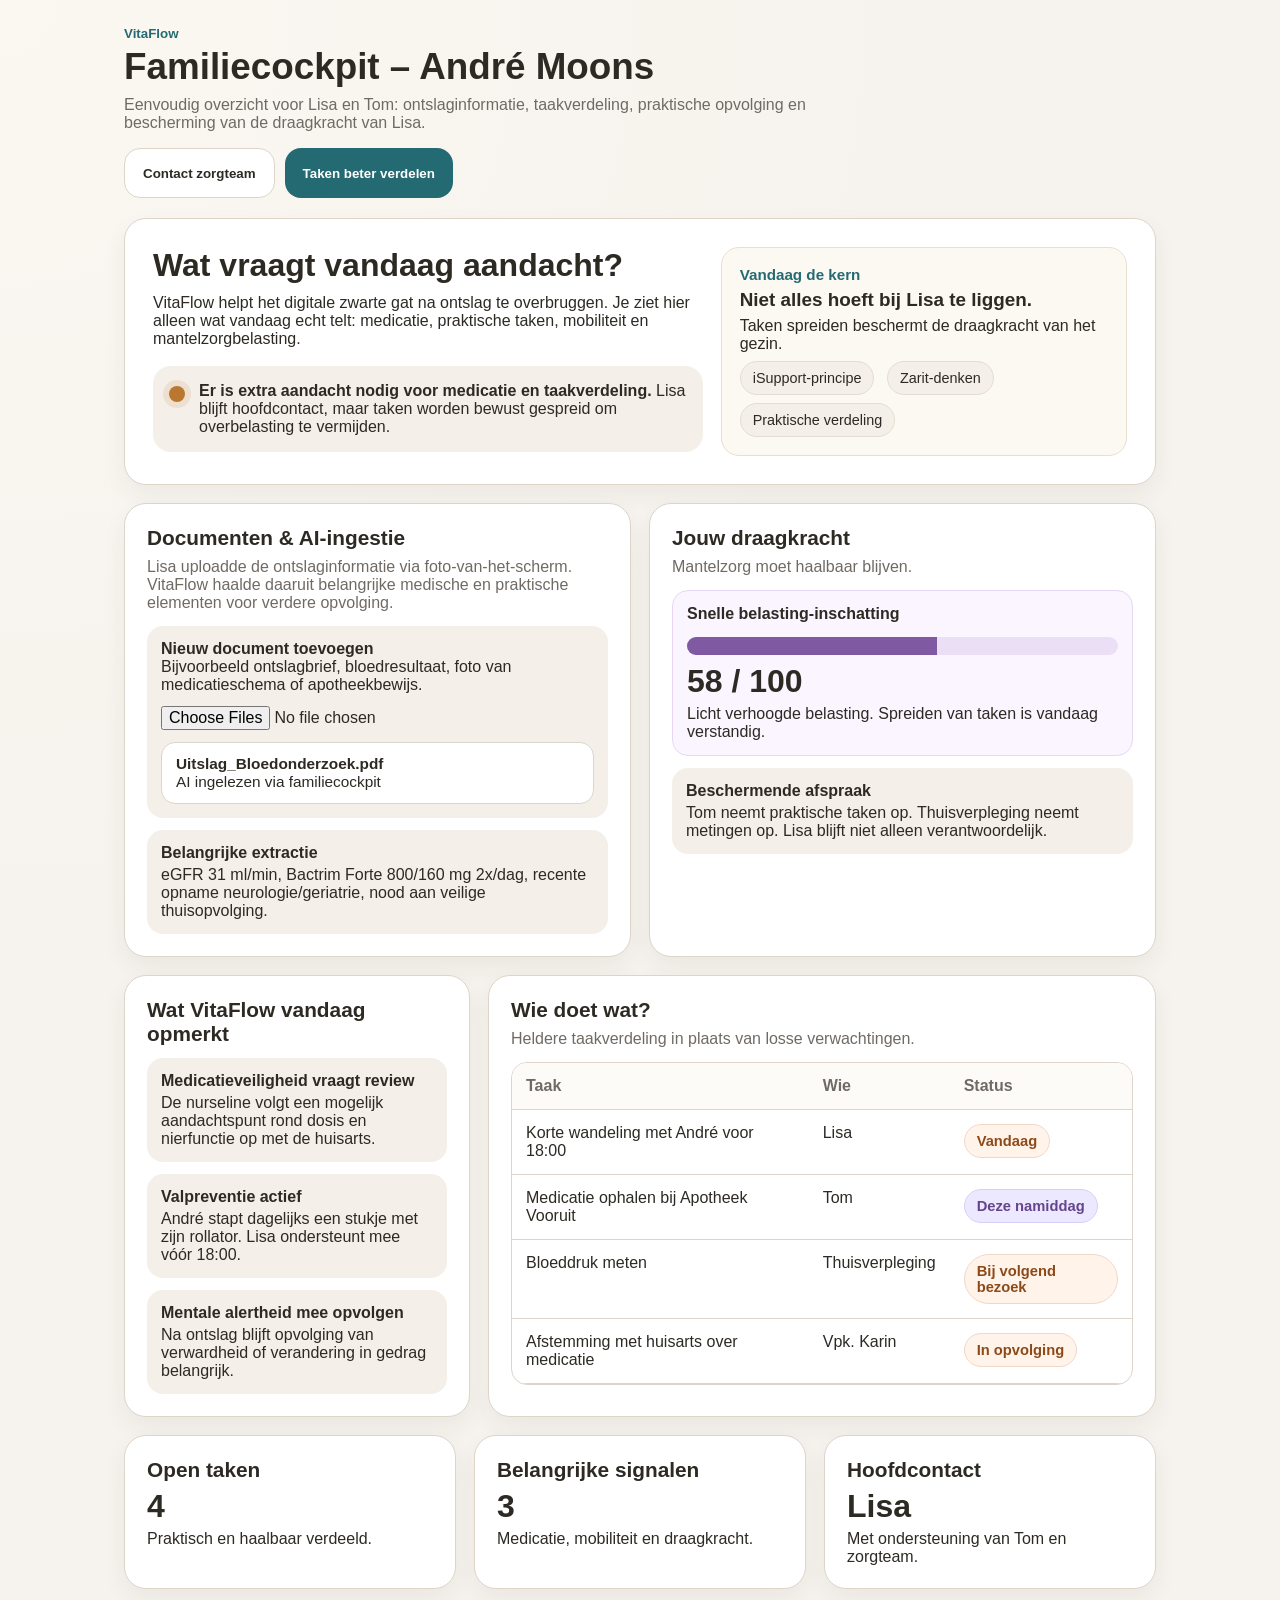
==== nurseline.html @ b61e189a "Add nurseline.html for family cockpit interface" ====
<!DOCTYPE html>
<html lang="nl">
<head>
  <meta charset="UTF-8" />
  <meta name="viewport" content="width=device-width, initial-scale=1.0" />
  <title>VitaFlow - Familiecockpit André Moons</title>
  <link rel="preconnect" href="https://api.fontshare.com">
  <link href="https://api.fontshare.com/v2/css?f[]=satoshi@400,500,700&display=swap" rel="stylesheet">
  <style>
    :root{
      --bg:#f6f3ee;
      --surface:#fff;
      --surface-soft:#f4efe8;
      --warm:#fcf8f2;
      --text:#2d2a24;
      --muted:#706a64;
      --primary:#246a73;
      --secondary:#7f5aa2;
      --success:#5e7f45;
      --warning:#b9772f;
      --danger:#b44c58;
      --border:#ddd5ca;
      --shadow:0 10px 24px rgba(56,43,26,.06);
      --radius:22px;
      --font:'Satoshi', Arial, sans-serif;
    }
    *{box-sizing:border-box}
    body{
      margin:0;font-family:var(--font);
      background:radial-gradient(circle at top left,#fbf7f1 0%,#f6f3ee 45%),var(--bg);
      color:var(--text);
    }
    .app{max-width:1080px;margin:0 auto;padding:24px}
    .topbar{display:flex;justify-content:space-between;align-items:flex-start;gap:16px;flex-wrap:wrap;margin-bottom:20px}
    .title small{color:var(--primary);font-weight:700}
    .title h1{margin:4px 0 8px;font-size:clamp(2rem,1.5rem + 1vw,2.7rem)}
    .title p{margin:0;max-width:720px;color:var(--muted)}
    .actions{display:flex;gap:10px;flex-wrap:wrap}
    .button{
      border:none;border-radius:16px;padding:14px 18px;font-weight:700;cursor:pointer;min-height:50px
    }
    .button.primary{background:var(--primary);color:#fff}
    .button.secondary{background:#fff;color:var(--text);border:1px solid var(--border)}
    .hero,.card{
      background:var(--surface);border:1px solid var(--border);border-radius:var(--radius);box-shadow:var(--shadow)
    }
    .hero{padding:28px;margin-bottom:18px}
    .hero-grid,.grid-2,.grid-3{display:grid;gap:18px}
    .hero-grid{grid-template-columns:1.15fr .85fr}
    .grid-2{grid-template-columns:1fr 1fr}
    .grid-3{grid-template-columns:repeat(3,1fr);margin-top:18px}
    .status{
      display:flex;gap:14px;align-items:flex-start;background:var(--surface-soft);
      border-radius:18px;padding:16px;margin-top:18px;
    }
    .dot{
      width:16px;height:16px;border-radius:50%;background:var(--warning);
      box-shadow:0 0 0 6px rgba(185,119,47,.12);margin-top:4px;min-width:16px;
    }
    .focus{
      background:var(--warm);border:1px solid #eadfce;border-radius:18px;padding:18px;
    }
    .focus .label{color:var(--primary);font-weight:700;font-size:.95rem;margin-bottom:6px}
    .focus strong{display:block;font-size:1.18rem;margin-bottom:6px}
    .card{padding:22px}
    .card h3{margin:0 0 8px;font-size:1.3rem}
    .card p{margin:0 0 14px;color:var(--muted)}
    .item{
      background:var(--surface-soft);border-radius:16px;padding:14px;margin-top:12px;
    }
    .item strong{display:block;margin-bottom:4px}
    .upload-box{
      background:var(--surface-soft);border-radius:16px;padding:14px;margin-top:12px;
    }
    .upload-box input{margin-top:12px;width:100%;font:inherit}
    .file-list{display:grid;gap:10px;margin-top:12px}
    .file-item{
      padding:12px 14px;background:#fff;border:1px solid var(--border);border-radius:14px;font-size:.96rem
    }
    .burden{
      height:18px;background:#eadff4;border-radius:999px;overflow:hidden;margin:14px 0 10px;
    }
    .burden > span{
      display:block;height:100%;width:58%;background:var(--secondary);transition:width .2s ease;
    }
    .kpi{font-size:2rem;font-weight:700;line-height:1;margin-bottom:8px}
    .table-wrap{overflow:auto;border:1px solid var(--border);border-radius:16px;background:#fff;margin-top:14px}
    table{width:100%;border-collapse:collapse;min-width:620px}
    th,td{padding:14px;border-bottom:1px solid var(--border);text-align:left;vertical-align:top}
    th{background:#fcfbf8;color:var(--muted);font-weight:700}
    .pill{
      display:inline-block;padding:8px 12px;border-radius:999px;font-size:.92rem;font-weight:700;
      background:var(--surface-soft);border:1px solid #e4ddd1;
    }
    .pill.ok{background:#eef6e8;border-color:#d6e7c8;color:#45662f}
    .pill.now{background:#fff3ea;border-color:#efd8c8;color:#8d4a19}
    .pill.later{background:#ece8ff;border-color:#d8cff6;color:#64458b}
    .chip{
      display:inline-block;padding:8px 12px;border-radius:999px;background:var(--surface-soft);
      border:1px solid #e4ddd1;font-size:.9rem;margin-right:8px;margin-top:8px
    }
    @media (max-width:920px){
      .hero-grid,.grid-2,.grid-3{grid-template-columns:1fr;}
    }
    @media (max-width:680px){
      .app{padding:16px}
    }
  </style>
</head>
<body>
  <main class="app">
    <header class="topbar">
      <div class="title">
        <small>VitaFlow</small>
        <h1>Familiecockpit – André Moons</h1>
        <p>
          Eenvoudig overzicht voor Lisa en Tom: ontslaginformatie, taakverdeling,
          praktische opvolging en bescherming van de draagkracht van Lisa.
        </p>
      </div>
      <div class="actions">
        <button class="button secondary" onclick="alert('Hier kan later contact met verpleegkundige Karin of huisarts komen.')">Contact zorgteam</button>
        <button class="button primary" onclick="rebalanceTasks()">Taken beter verdelen</button>
      </div>
    </header>

    <section class="hero">
      <div class="hero-grid">
        <div>
          <h2 style="margin:0 0 10px;font-size:clamp(1.6rem,1.2rem + 1vw,2rem)">Wat vraagt vandaag aandacht?</h2>
          <p class="muted" style="margin:0;">
            VitaFlow helpt het digitale zwarte gat na ontslag te overbruggen. Je ziet hier alleen
            wat vandaag echt telt: medicatie, praktische taken, mobiliteit en mantelzorgbelasting.
          </p>

          <div class="status">
            <span class="dot" id="familyDot"></span>
            <div>
              <strong id="familyTitle">Er is extra aandacht nodig voor medicatie en taakverdeling.</strong>
              <span class="muted" id="familyText">
                Lisa blijft hoofdcontact, maar taken worden bewust gespreid om overbelasting te vermijden.
              </span>
            </div>
          </div>
        </div>

        <aside class="focus">
          <div class="label">Vandaag de kern</div>
          <strong>Niet alles hoeft bij Lisa te liggen.</strong>
          <div class="muted">Taken spreiden beschermt de draagkracht van het gezin.</div>

          <div class="chip">iSupport-principe</div>
          <div class="chip">Zarit-denken</div>
          <div class="chip">Praktische verdeling</div>
        </aside>
      </div>
    </section>

    <section class="grid-2">
      <article class="card">
        <h3>Documenten & AI-ingestie</h3>
        <p>
          Lisa uploadde de ontslaginformatie via foto-van-het-scherm. VitaFlow haalde daaruit
          belangrijke medische en praktische elementen voor verdere opvolging.
        </p>

        <div class="upload-box">
          <strong>Nieuw document toevoegen</strong>
          <div class="muted">Bijvoorbeeld ontslagbrief, bloedresultaat, foto van medicatieschema of apotheekbewijs.</div>
          <input type="file" id="familyUpload" multiple />
          <div class="file-list" id="familyFileList">
            <div class="file-item"><strong>Uitslag_Bloedonderzoek.pdf</strong><br><span class="muted">AI ingelezen via familiecockpit</span></div>
          </div>
        </div>

        <div class="item">
          <strong>Belangrijke extractie</strong>
          <span class="muted">eGFR 31 ml/min, Bactrim Forte 800/160 mg 2x/dag, recente opname neurologie/geriatrie, nood aan veilige thuisopvolging.</span>
        </div>
      </article>

      <article class="card">
        <h3>Jouw draagkracht</h3>
        <p>Mantelzorg moet haalbaar blijven.</p>

        <div class="item" style="background:#faf5ff;border:1px solid #e6d8f2;">
          <strong>Snelle belasting-inschatting</strong>
          <div class="burden"><span id="burdenFill"></span></div>
          <div class="kpi" id="burdenScore">58 / 100</div>
          <div class="muted" id="burdenText">
            Licht verhoogde belasting. Spreiden van taken is vandaag verstandig.
          </div>
        </div>

        <div class="item">
          <strong>Beschermende afspraak</strong>
          <span class="muted">Tom neemt praktische taken op. Thuisverpleging neemt metingen op. Lisa blijft niet alleen verantwoordelijk.</span>
        </div>
      </article>
    </section>

    <section class="grid-2" style="margin-top:18px;">
      <article class="card">
        <h3>Wat VitaFlow vandaag opmerkt</h3>
        <div class="item">
          <strong>Medicatieveiligheid vraagt review</strong>
          <span class="muted">De nurseline volgt een mogelijk aandachtspunt rond dosis en nierfunctie op met de huisarts.</span>
        </div>
        <div class="item">
          <strong>Valpreventie actief</strong>
          <span class="muted">André stapt dagelijks een stukje met zijn rollator. Lisa ondersteunt mee vóór 18:00.</span>
        </div>
        <div class="item">
          <strong>Mentale alertheid mee opvolgen</strong>
          <span class="muted">Na ontslag blijft opvolging van verwardheid of verandering in gedrag belangrijk.</span>
        </div>
      </article>

      <article class="card">
        <h3>Wie doet wat?</h3>
        <p>Heldere taakverdeling in plaats van losse verwachtingen.</p>

        <div class="table-wrap">
          <table id="taskTable">
            <tr>
              <th>Taak</th>
              <th>Wie</th>
              <th>Status</th>
            </tr>
            <tr>
              <td>Korte wandeling met André voor 18:00</td>
              <td>Lisa</td>
              <td><span class="pill now">Vandaag</span></td>
            </tr>
            <tr>
              <td>Medicatie ophalen bij Apotheek Vooruit</td>
              <td>Tom</td>
              <td><span class="pill later">Deze namiddag</span></td>
            </tr>
            <tr>
              <td>Bloeddruk meten</td>
              <td>Thuisverpleging</td>
              <td><span class="pill now">Bij volgend bezoek</span></td>
            </tr>
            <tr>
              <td>Afstemming met huisarts over medicatie</td>
              <td>Vpk. Karin</td>
              <td><span class="pill now">In opvolging</span></td>
            </tr>
          </table>
        </div>
      </article>
    </section>

    <section class="grid-3">
      <article class="card">
        <h3>Open taken</h3>
        <div class="kpi" id="openTasks">4</div>
        <div class="muted">Praktisch en haalbaar verdeeld.</div>
      </article>
      <article class="card">
        <h3>Belangrijke signalen</h3>
        <div class="kpi">3</div>
        <div class="muted">Medicatie, mobiliteit en draagkracht.</div>
      </article>
      <article class="card">
        <h3>Hoofdcontact</h3>
        <div class="kpi">Lisa</div>
        <div class="muted">Met ondersteuning van Tom en zorgteam.</div>
      </article>
    </section>
  </main>

  <script>
    function rebalanceTasks() {
      document.getElementById('taskTable').innerHTML = `
        <tr>
          <th>Taak</th>
          <th>Wie</th>
          <th>Status</th>
        </tr>
        <tr>
          <td>Korte wandeling met André voor 18:00</td>
          <td>Lisa</td>
          <td><span class="pill now">Vandaag</span></td>
        </tr>
        <tr>
          <td>Medicatie ophalen bij Apotheek Vooruit</td>
          <td>Tom</td>
          <td><span class="pill now">Vertrokken</span></td>
        </tr>
        <tr>
          <td>Bloeddruk meten</td>
          <td>Thuisverpleging</td>
          <td><span class="pill now">Ingepland</span></td>
        </tr>
        <tr>
          <td>Extra telefonische check met Lisa</td>
          <td>Vpk. Karin</td>
          <td><span class="pill later">Later vandaag</span></td>
        </tr>
      `;
      document.getElementById('burdenScore').textContent = '49 / 100';
      document.getElementById('burdenFill').style.width = '49%';
      document.getElementById('burdenText').textContent = 'Door de taken beter te spreiden daalt de druk op Lisa.';
      document.getElementById('familyTitle').textContent = 'De taakverdeling is nu beter in evenwicht.';
      document.getElementById('familyText').textContent = 'Lisa blijft hoofdcontact, maar praktische taken zijn duidelijker verdeeld.';
      document.getElementById('familyDot').style.background = 'var(--success)';
      document.getElementById('familyDot').style.boxShadow = '0 0 0 6px rgba(94,127,69,.12)';
      document.getElementById('openTasks').textContent = '3';
    }

    document.getElementById('familyUpload').addEventListener('change', function(event){
      const files = Array.from(event.target.files);
      const list = document.getElementById('familyFileList');
      if (!files.length) return;
      const html = files.map(file => `
        <div class="file-item">
          <strong>${file.name}</strong><br>
          <span class="muted">${Math.round(file.size / 1024)} KB</span>
        </div>
      `).join('');
      list.innerHTML = html;
    });
  </script>
</body>
</html>
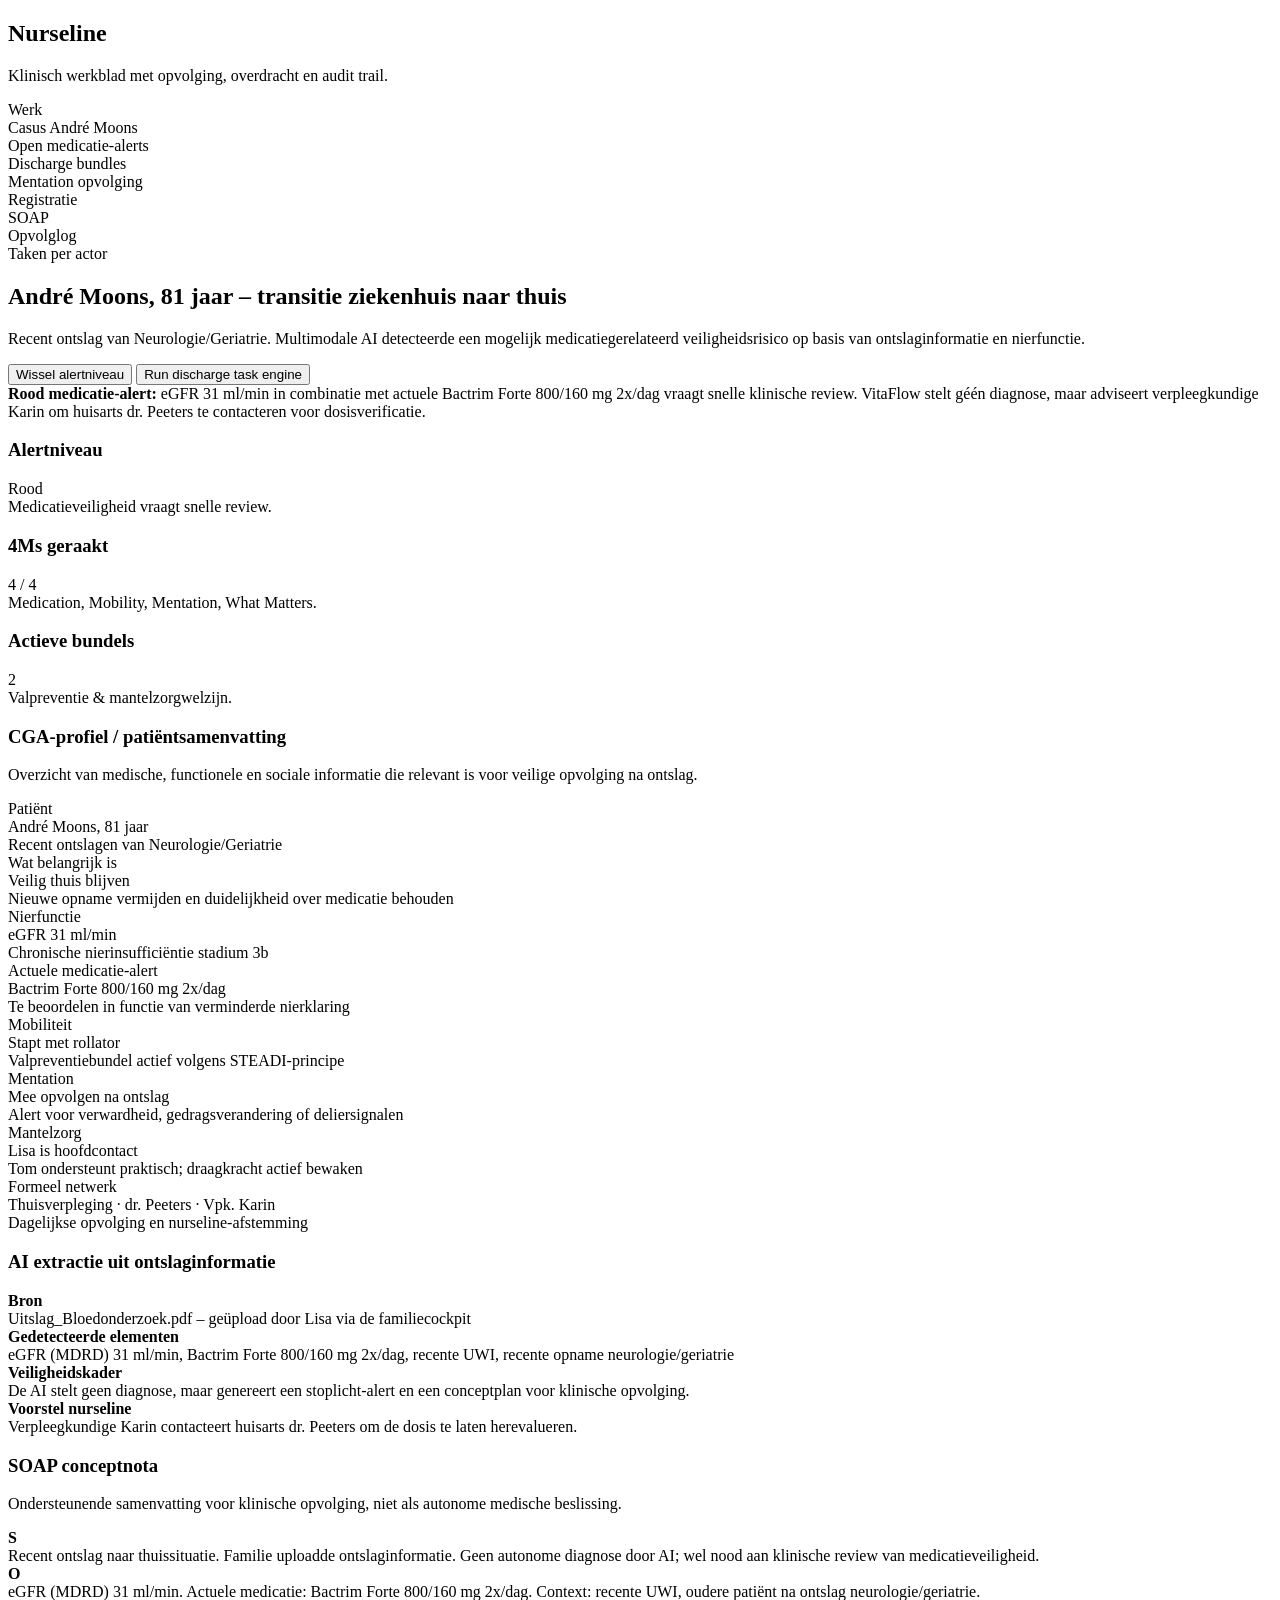
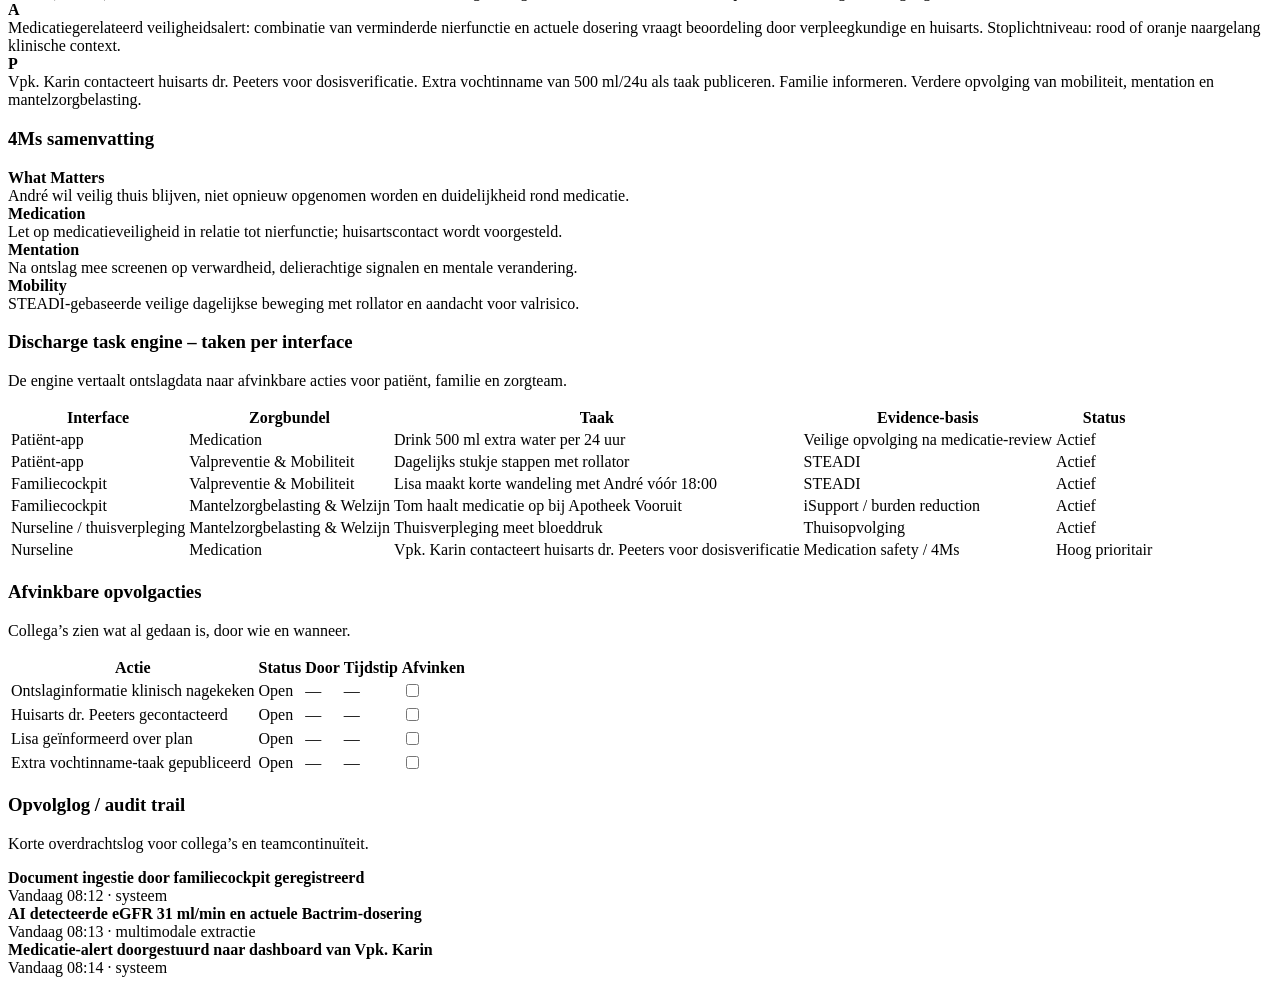
==== commit 2e7d3856: "Update nurseline.html" ====
--- a/nurseline.html
+++ b/nurseline.html
@@ -3,325 +3,435 @@
 <head>
   <meta charset="UTF-8" />
   <meta name="viewport" content="width=device-width, initial-scale=1.0" />
-  <title>VitaFlow - Familiecockpit André Moons</title>
+  <title>VitaFlow - Nurseline Cockpit André Moons</title>
   <link rel="preconnect" href="https://api.fontshare.com">
   <link href="https://api.fontshare.com/v2/css?f[]=satoshi@400,500,700&display=swap" rel="stylesheet">
-  <style>
-    :root{
-      --bg:#f6f3ee;
-      --surface:#fff;
-      --surface-soft:#f4efe8;
-      --warm:#fcf8f2;
-      --text:#2d2a24;
-      --muted:#706a64;
-      --primary:#246a73;
-      --secondary:#7f5aa2;
-      --success:#5e7f45;
-      --warning:#b9772f;
-      --danger:#b44c58;
-      --border:#ddd5ca;
-      --shadow:0 10px 24px rgba(56,43,26,.06);
-      --radius:22px;
-      --font:'Satoshi', Arial, sans-serif;
-    }
-    *{box-sizing:border-box}
-    body{
-      margin:0;font-family:var(--font);
-      background:radial-gradient(circle at top left,#fbf7f1 0%,#f6f3ee 45%),var(--bg);
-      color:var(--text);
-    }
-    .app{max-width:1080px;margin:0 auto;padding:24px}
-    .topbar{display:flex;justify-content:space-between;align-items:flex-start;gap:16px;flex-wrap:wrap;margin-bottom:20px}
-    .title small{color:var(--primary);font-weight:700}
-    .title h1{margin:4px 0 8px;font-size:clamp(2rem,1.5rem + 1vw,2.7rem)}
-    .title p{margin:0;max-width:720px;color:var(--muted)}
-    .actions{display:flex;gap:10px;flex-wrap:wrap}
-    .button{
-      border:none;border-radius:16px;padding:14px 18px;font-weight:700;cursor:pointer;min-height:50px
-    }
-    .button.primary{background:var(--primary);color:#fff}
-    .button.secondary{background:#fff;color:var(--text);border:1px solid var(--border)}
-    .hero,.card{
-      background:var(--surface);border:1px solid var(--border);border-radius:var(--radius);box-shadow:var(--shadow)
-    }
-    .hero{padding:28px;margin-bottom:18px}
-    .hero-grid,.grid-2,.grid-3{display:grid;gap:18px}
-    .hero-grid{grid-template-columns:1.15fr .85fr}
-    .grid-2{grid-template-columns:1fr 1fr}
-    .grid-3{grid-template-columns:repeat(3,1fr);margin-top:18px}
-    .status{
-      display:flex;gap:14px;align-items:flex-start;background:var(--surface-soft);
-      border-radius:18px;padding:16px;margin-top:18px;
-    }
-    .dot{
-      width:16px;height:16px;border-radius:50%;background:var(--warning);
-      box-shadow:0 0 0 6px rgba(185,119,47,.12);margin-top:4px;min-width:16px;
-    }
-    .focus{
-      background:var(--warm);border:1px solid #eadfce;border-radius:18px;padding:18px;
-    }
-    .focus .label{color:var(--primary);font-weight:700;font-size:.95rem;margin-bottom:6px}
-    .focus strong{display:block;font-size:1.18rem;margin-bottom:6px}
-    .card{padding:22px}
-    .card h3{margin:0 0 8px;font-size:1.3rem}
-    .card p{margin:0 0 14px;color:var(--muted)}
-    .item{
-      background:var(--surface-soft);border-radius:16px;padding:14px;margin-top:12px;
-    }
-    .item strong{display:block;margin-bottom:4px}
-    .upload-box{
-      background:var(--surface-soft);border-radius:16px;padding:14px;margin-top:12px;
-    }
-    .upload-box input{margin-top:12px;width:100%;font:inherit}
-    .file-list{display:grid;gap:10px;margin-top:12px}
-    .file-item{
-      padding:12px 14px;background:#fff;border:1px solid var(--border);border-radius:14px;font-size:.96rem
-    }
-    .burden{
-      height:18px;background:#eadff4;border-radius:999px;overflow:hidden;margin:14px 0 10px;
-    }
-    .burden > span{
-      display:block;height:100%;width:58%;background:var(--secondary);transition:width .2s ease;
-    }
-    .kpi{font-size:2rem;font-weight:700;line-height:1;margin-bottom:8px}
-    .table-wrap{overflow:auto;border:1px solid var(--border);border-radius:16px;background:#fff;margin-top:14px}
-    table{width:100%;border-collapse:collapse;min-width:620px}
-    th,td{padding:14px;border-bottom:1px solid var(--border);text-align:left;vertical-align:top}
-    th{background:#fcfbf8;color:var(--muted);font-weight:700}
-    .pill{
-      display:inline-block;padding:8px 12px;border-radius:999px;font-size:.92rem;font-weight:700;
-      background:var(--surface-soft);border:1px solid #e4ddd1;
-    }
-    .pill.ok{background:#eef6e8;border-color:#d6e7c8;color:#45662f}
-    .pill.now{background:#fff3ea;border-color:#efd8c8;color:#8d4a19}
-    .pill.later{background:#ece8ff;border-color:#d8cff6;color:#64458b}
-    .chip{
-      display:inline-block;padding:8px 12px;border-radius:999px;background:var(--surface-soft);
-      border:1px solid #e4ddd1;font-size:.9rem;margin-right:8px;margin-top:8px
-    }
-    @media (max-width:920px){
-      .hero-grid,.grid-2,.grid-3{grid-template-columns:1fr;}
-    }
-    @media (max-width:680px){
-      .app{padding:16px}
-    }
-  </style>
 </head>
 <body>
-  <main class="app">
-    <header class="topbar">
-      <div class="title">
-        <small>VitaFlow</small>
-        <h1>Familiecockpit – André Moons</h1>
+  <div class="layout">
+    <aside>
+      <div class="brand">
+        <h1>Nurseline</h1>
+        <p>Klinisch werkblad met opvolging, overdracht en audit trail.</p>
+      </div>
+
+      <div class="nav-label">Werk</div>
+      <div class="nav-item active">Casus André Moons</div>
+      <div class="nav-item">Open medicatie-alerts</div>
+      <div class="nav-item">Discharge bundles</div>
+      <div class="nav-item">Mentation opvolging</div>
+
+      <div class="nav-label">Registratie</div>
+      <div class="nav-item">SOAP</div>
+      <div class="nav-item">Opvolglog</div>
+      <div class="nav-item">Taken per actor</div>
+    </aside>
+
+    <main>
+      <header class="topbar">
+        <div class="title">
+          <h2>André Moons, 81 jaar – transitie ziekenhuis naar thuis</h2>
+          <p>
+            Recent ontslag van Neurologie/Geriatrie. Multimodale AI detecteerde een mogelijk
+            medicatiegerelateerd veiligheidsrisico op basis van ontslaginformatie en nierfunctie.
+          </p>
+        </div>
+
+        <div class="actions">
+          <button class="button secondary" type="button" onclick="toggleAlertLevel()">Wissel alertniveau</button>
+          <button class="button primary" type="button" onclick="runDischargeEngine()">Run discharge task engine</button>
+        </div>
+      </header>
+
+      <section class="banner red" id="alertBanner">
+        <strong>Rood medicatie-alert:</strong>
+        eGFR 31 ml/min in combinatie met actuele Bactrim Forte 800/160 mg 2x/dag vraagt snelle klinische review.
+        VitaFlow stelt géén diagnose, maar adviseert verpleegkundige Karin om huisarts dr. Peeters te contacteren
+        voor dosisverificatie.
+      </section>
+
+      <section class="grid-3">
+        <article class="card">
+          <h3>Alertniveau</h3>
+          <div class="kpi" id="alertLevelKpi">Rood</div>
+          <div class="muted">Medicatieveiligheid vraagt snelle review.</div>
+        </article>
+
+        <article class="card">
+          <h3>4Ms geraakt</h3>
+          <div class="kpi">4 / 4</div>
+          <div class="muted">Medication, Mobility, Mentation, What Matters.</div>
+        </article>
+
+        <article class="card">
+          <h3>Actieve bundels</h3>
+          <div class="kpi" id="bundleKpi">2</div>
+          <div class="muted">Valpreventie & mantelzorgwelzijn.</div>
+        </article>
+      </section>
+
+      <section class="grid-2">
+        <article class="card">
+          <h3>CGA-profiel / patiëntsamenvatting</h3>
+          <p>
+            Overzicht van medische, functionele en sociale informatie die relevant is voor veilige opvolging na ontslag.
+          </p>
+
+          <div class="profile-grid">
+            <div class="profile-block">
+              <div class="profile-label">Patiënt</div>
+              <div class="profile-value">André Moons, 81 jaar</div>
+              <div class="profile-note">Recent ontslagen van Neurologie/Geriatrie</div>
+            </div>
+
+            <div class="profile-block">
+              <div class="profile-label">Wat belangrijk is</div>
+              <div class="profile-value">Veilig thuis blijven</div>
+              <div class="profile-note">Nieuwe opname vermijden en duidelijkheid over medicatie behouden</div>
+            </div>
+
+            <div class="profile-block">
+              <div class="profile-label">Nierfunctie</div>
+              <div class="profile-value">eGFR 31 ml/min</div>
+              <div class="profile-note">Chronische nierinsufficiëntie stadium 3b</div>
+            </div>
+
+            <div class="profile-block">
+              <div class="profile-label">Actuele medicatie-alert</div>
+              <div class="profile-value">Bactrim Forte 800/160 mg 2x/dag</div>
+              <div class="profile-note">Te beoordelen in functie van verminderde nierklaring</div>
+            </div>
+
+            <div class="profile-block">
+              <div class="profile-label">Mobiliteit</div>
+              <div class="profile-value">Stapt met rollator</div>
+              <div class="profile-note">Valpreventiebundel actief volgens STEADI-principe</div>
+            </div>
+
+            <div class="profile-block">
+              <div class="profile-label">Mentation</div>
+              <div class="profile-value">Mee opvolgen na ontslag</div>
+              <div class="profile-note">Alert voor verwardheid, gedragsverandering of deliersignalen</div>
+            </div>
+
+            <div class="profile-block">
+              <div class="profile-label">Mantelzorg</div>
+              <div class="profile-value">Lisa is hoofdcontact</div>
+              <div class="profile-note">Tom ondersteunt praktisch; draagkracht actief bewaken</div>
+            </div>
+
+            <div class="profile-block">
+              <div class="profile-label">Formeel netwerk</div>
+              <div class="profile-value">Thuisverpleging · dr. Peeters · Vpk. Karin</div>
+              <div class="profile-note">Dagelijkse opvolging en nurseline-afstemming</div>
+            </div>
+          </div>
+        </article>
+
+        <article class="card">
+          <h3>AI extractie uit ontslaginformatie</h3>
+          <div class="section-box">
+            <strong>Bron</strong>
+            <div>Uitslag_Bloedonderzoek.pdf – geüpload door Lisa via de familiecockpit</div>
+          </div>
+
+          <div class="section-box">
+            <strong>Gedetecteerde elementen</strong>
+            <div>eGFR (MDRD) 31 ml/min, Bactrim Forte 800/160 mg 2x/dag, recente UWI, recente opname neurologie/geriatrie</div>
+          </div>
+
+          <div class="section-box">
+            <strong>Veiligheidskader</strong>
+            <div>De AI stelt geen diagnose, maar genereert een stoplicht-alert en een conceptplan voor klinische opvolging.</div>
+          </div>
+
+          <div class="section-box">
+            <strong>Voorstel nurseline</strong>
+            <div>Verpleegkundige Karin contacteert huisarts dr. Peeters om de dosis te laten herevalueren.</div>
+          </div>
+        </article>
+      </section>
+
+      <section class="grid-2">
+        <article class="card">
+          <h3>SOAP conceptnota</h3>
+          <p>Ondersteunende samenvatting voor klinische opvolging, niet als autonome medische beslissing.</p>
+
+          <div class="soap-grid" id="soapBox">
+            <div class="soap-item">
+              <strong>S</strong>
+              <div>
+                Recent ontslag naar thuissituatie. Familie uploadde ontslaginformatie. Geen autonome diagnose door AI;
+                wel nood aan klinische review van medicatieveiligheid.
+              </div>
+            </div>
+
+            <div class="soap-item">
+              <strong>O</strong>
+              <div>
+                eGFR (MDRD) 31 ml/min. Actuele medicatie: Bactrim Forte 800/160 mg 2x/dag.
+                Context: recente UWI, oudere patiënt na ontslag neurologie/geriatrie.
+              </div>
+            </div>
+
+            <div class="soap-item">
+              <strong>A</strong>
+              <div>
+                Medicatiegerelateerd veiligheidsalert: combinatie van verminderde nierfunctie en actuele dosering vraagt
+                beoordeling door verpleegkundige en huisarts. Stoplichtniveau: rood of oranje naargelang klinische context.
+              </div>
+            </div>
+
+            <div class="soap-item">
+              <strong>P</strong>
+              <div>
+                Vpk. Karin contacteert huisarts dr. Peeters voor dosisverificatie. Extra vochtinname van 500 ml/24u als taak publiceren.
+                Familie informeren. Verdere opvolging van mobiliteit, mentation en mantelzorgbelasting.
+              </div>
+            </div>
+          </div>
+        </article>
+
+        <article class="card">
+          <h3>4Ms samenvatting</h3>
+
+          <div class="section-box">
+            <strong>What Matters</strong>
+            <div>André wil veilig thuis blijven, niet opnieuw opgenomen worden en duidelijkheid rond medicatie.</div>
+          </div>
+
+          <div class="section-box">
+            <strong>Medication</strong>
+            <div>Let op medicatieveiligheid in relatie tot nierfunctie; huisartscontact wordt voorgesteld.</div>
+          </div>
+
+          <div class="section-box">
+            <strong>Mentation</strong>
+            <div>Na ontslag mee screenen op verwardheid, delierachtige signalen en mentale verandering.</div>
+          </div>
+
+          <div class="section-box">
+            <strong>Mobility</strong>
+            <div>STEADI-gebaseerde veilige dagelijkse beweging met rollator en aandacht voor valrisico.</div>
+          </div>
+        </article>
+      </section>
+
+      <section class="card">
+        <h3>Discharge task engine – taken per interface</h3>
         <p>
-          Eenvoudig overzicht voor Lisa en Tom: ontslaginformatie, taakverdeling,
-          praktische opvolging en bescherming van de draagkracht van Lisa.
+          De engine vertaalt ontslagdata naar afvinkbare acties voor patiënt, familie en zorgteam.
         </p>
-      </div>
-      <div class="actions">
-        <button class="button secondary" onclick="alert('Hier kan later contact met verpleegkundige Karin of huisarts komen.')">Contact zorgteam</button>
-        <button class="button primary" onclick="rebalanceTasks()">Taken beter verdelen</button>
-      </div>
-    </header>
-
-    <section class="hero">
-      <div class="hero-grid">
-        <div>
-          <h2 style="margin:0 0 10px;font-size:clamp(1.6rem,1.2rem + 1vw,2rem)">Wat vraagt vandaag aandacht?</h2>
-          <p class="muted" style="margin:0;">
-            VitaFlow helpt het digitale zwarte gat na ontslag te overbruggen. Je ziet hier alleen
-            wat vandaag echt telt: medicatie, praktische taken, mobiliteit en mantelzorgbelasting.
-          </p>
-
-          <div class="status">
-            <span class="dot" id="familyDot"></span>
-            <div>
-              <strong id="familyTitle">Er is extra aandacht nodig voor medicatie en taakverdeling.</strong>
-              <span class="muted" id="familyText">
-                Lisa blijft hoofdcontact, maar taken worden bewust gespreid om overbelasting te vermijden.
-              </span>
-            </div>
-          </div>
-        </div>
-
-        <aside class="focus">
-          <div class="label">Vandaag de kern</div>
-          <strong>Niet alles hoeft bij Lisa te liggen.</strong>
-          <div class="muted">Taken spreiden beschermt de draagkracht van het gezin.</div>
-
-          <div class="chip">iSupport-principe</div>
-          <div class="chip">Zarit-denken</div>
-          <div class="chip">Praktische verdeling</div>
-        </aside>
-      </div>
-    </section>
-
-    <section class="grid-2">
-      <article class="card">
-        <h3>Documenten & AI-ingestie</h3>
-        <p>
-          Lisa uploadde de ontslaginformatie via foto-van-het-scherm. VitaFlow haalde daaruit
-          belangrijke medische en praktische elementen voor verdere opvolging.
-        </p>
-
-        <div class="upload-box">
-          <strong>Nieuw document toevoegen</strong>
-          <div class="muted">Bijvoorbeeld ontslagbrief, bloedresultaat, foto van medicatieschema of apotheekbewijs.</div>
-          <input type="file" id="familyUpload" multiple />
-          <div class="file-list" id="familyFileList">
-            <div class="file-item"><strong>Uitslag_Bloedonderzoek.pdf</strong><br><span class="muted">AI ingelezen via familiecockpit</span></div>
-          </div>
-        </div>
-
-        <div class="item">
-          <strong>Belangrijke extractie</strong>
-          <span class="muted">eGFR 31 ml/min, Bactrim Forte 800/160 mg 2x/dag, recente opname neurologie/geriatrie, nood aan veilige thuisopvolging.</span>
-        </div>
-      </article>
-
-      <article class="card">
-        <h3>Jouw draagkracht</h3>
-        <p>Mantelzorg moet haalbaar blijven.</p>
-
-        <div class="item" style="background:#faf5ff;border:1px solid #e6d8f2;">
-          <strong>Snelle belasting-inschatting</strong>
-          <div class="burden"><span id="burdenFill"></span></div>
-          <div class="kpi" id="burdenScore">58 / 100</div>
-          <div class="muted" id="burdenText">
-            Licht verhoogde belasting. Spreiden van taken is vandaag verstandig.
-          </div>
-        </div>
-
-        <div class="item">
-          <strong>Beschermende afspraak</strong>
-          <span class="muted">Tom neemt praktische taken op. Thuisverpleging neemt metingen op. Lisa blijft niet alleen verantwoordelijk.</span>
-        </div>
-      </article>
-    </section>
-
-    <section class="grid-2" style="margin-top:18px;">
-      <article class="card">
-        <h3>Wat VitaFlow vandaag opmerkt</h3>
-        <div class="item">
-          <strong>Medicatieveiligheid vraagt review</strong>
-          <span class="muted">De nurseline volgt een mogelijk aandachtspunt rond dosis en nierfunctie op met de huisarts.</span>
-        </div>
-        <div class="item">
-          <strong>Valpreventie actief</strong>
-          <span class="muted">André stapt dagelijks een stukje met zijn rollator. Lisa ondersteunt mee vóór 18:00.</span>
-        </div>
-        <div class="item">
-          <strong>Mentale alertheid mee opvolgen</strong>
-          <span class="muted">Na ontslag blijft opvolging van verwardheid of verandering in gedrag belangrijk.</span>
-        </div>
-      </article>
-
-      <article class="card">
-        <h3>Wie doet wat?</h3>
-        <p>Heldere taakverdeling in plaats van losse verwachtingen.</p>
 
         <div class="table-wrap">
-          <table id="taskTable">
-            <tr>
-              <th>Taak</th>
-              <th>Wie</th>
-              <th>Status</th>
-            </tr>
-            <tr>
-              <td>Korte wandeling met André voor 18:00</td>
-              <td>Lisa</td>
-              <td><span class="pill now">Vandaag</span></td>
-            </tr>
-            <tr>
-              <td>Medicatie ophalen bij Apotheek Vooruit</td>
-              <td>Tom</td>
-              <td><span class="pill later">Deze namiddag</span></td>
-            </tr>
-            <tr>
-              <td>Bloeddruk meten</td>
-              <td>Thuisverpleging</td>
-              <td><span class="pill now">Bij volgend bezoek</span></td>
-            </tr>
-            <tr>
-              <td>Afstemming met huisarts over medicatie</td>
-              <td>Vpk. Karin</td>
-              <td><span class="pill now">In opvolging</span></td>
-            </tr>
+          <table id="engineTable">
+            <thead>
+              <tr>
+                <th>Interface</th>
+                <th>Zorgbundel</th>
+                <th>Taak</th>
+                <th>Evidence-basis</th>
+                <th>Status</th>
+              </tr>
+            </thead>
+            <tbody>
+              <tr>
+                <td>Patiënt-app</td>
+                <td>Medication</td>
+                <td>Drink 500 ml extra water per 24 uur</td>
+                <td>Veilige opvolging na medicatie-review</td>
+                <td><span class="badge badge-blue">Actief</span></td>
+              </tr>
+              <tr>
+                <td>Patiënt-app</td>
+                <td>Valpreventie & Mobiliteit</td>
+                <td>Dagelijks stukje stappen met rollator</td>
+                <td>STEADI</td>
+                <td><span class="badge badge-blue">Actief</span></td>
+              </tr>
+              <tr>
+                <td>Familiecockpit</td>
+                <td>Valpreventie & Mobiliteit</td>
+                <td>Lisa maakt korte wandeling met André vóór 18:00</td>
+                <td>STEADI</td>
+                <td><span class="badge badge-blue">Actief</span></td>
+              </tr>
+              <tr>
+                <td>Familiecockpit</td>
+                <td>Mantelzorgbelasting & Welzijn</td>
+                <td>Tom haalt medicatie op bij Apotheek Vooruit</td>
+                <td>iSupport / burden reduction</td>
+                <td><span class="badge badge-blue">Actief</span></td>
+              </tr>
+              <tr>
+                <td>Nurseline / thuisverpleging</td>
+                <td>Mantelzorgbelasting & Welzijn</td>
+                <td>Thuisverpleging meet bloeddruk</td>
+                <td>Thuisopvolging</td>
+                <td><span class="badge badge-blue">Actief</span></td>
+              </tr>
+              <tr>
+                <td>Nurseline</td>
+                <td>Medication</td>
+                <td>Vpk. Karin contacteert huisarts dr. Peeters voor dosisverificatie</td>
+                <td>Medication safety / 4Ms</td>
+                <td><span class="badge badge-red">Hoog prioritair</span></td>
+              </tr>
+            </tbody>
           </table>
         </div>
-      </article>
-    </section>
-
-    <section class="grid-3">
-      <article class="card">
-        <h3>Open taken</h3>
-        <div class="kpi" id="openTasks">4</div>
-        <div class="muted">Praktisch en haalbaar verdeeld.</div>
-      </article>
-      <article class="card">
-        <h3>Belangrijke signalen</h3>
-        <div class="kpi">3</div>
-        <div class="muted">Medicatie, mobiliteit en draagkracht.</div>
-      </article>
-      <article class="card">
-        <h3>Hoofdcontact</h3>
-        <div class="kpi">Lisa</div>
-        <div class="muted">Met ondersteuning van Tom en zorgteam.</div>
-      </article>
-    </section>
-  </main>
+      </section>
+
+      <section class="grid-2">
+        <article class="card">
+          <h3>Afvinkbare opvolgacties</h3>
+          <p>Collega’s zien wat al gedaan is, door wie en wanneer.</p>
+
+          <div class="table-wrap">
+            <table id="actionTable">
+              <thead>
+                <tr>
+                  <th>Actie</th>
+                  <th>Status</th>
+                  <th>Door</th>
+                  <th>Tijdstip</th>
+                  <th>Afvinken</th>
+                </tr>
+              </thead>
+              <tbody>
+                <tr>
+                  <td>Ontslaginformatie klinisch nagekeken</td>
+                  <td id="status-a1">Open</td>
+                  <td id="owner-a1">—</td>
+                  <td id="time-a1">—</td>
+                  <td><input type="checkbox" onchange="toggleAction('a1','Karin', this)" /></td>
+                </tr>
+                <tr>
+                  <td>Huisarts dr. Peeters gecontacteerd</td>
+                  <td id="status-a2">Open</td>
+                  <td id="owner-a2">—</td>
+                  <td id="time-a2">—</td>
+                  <td><input type="checkbox" onchange="toggleAction('a2','Karin', this)" /></td>
+                </tr>
+                <tr>
+                  <td>Lisa geïnformeerd over plan</td>
+                  <td id="status-a3">Open</td>
+                  <td id="owner-a3">—</td>
+                  <td id="time-a3">—</td>
+                  <td><input type="checkbox" onchange="toggleAction('a3','Karin', this)" /></td>
+                </tr>
+                <tr>
+                  <td>Extra vochtinname-taak gepubliceerd</td>
+                  <td id="status-a4">Open</td>
+                  <td id="owner-a4">—</td>
+                  <td id="time-a4">—</td>
+                  <td><input type="checkbox" onchange="toggleAction('a4','Karin', this)" /></td>
+                </tr>
+              </tbody>
+            </table>
+          </div>
+        </article>
+
+        <article class="card">
+          <h3>Opvolglog / audit trail</h3>
+          <p>Korte overdrachtslog voor collega’s en teamcontinuïteit.</p>
+
+          <div class="log-list" id="logList">
+            <div class="log-item">
+              <strong>Document ingestie door familiecockpit geregistreerd</strong>
+              <div class="log-meta">Vandaag 08:12 · systeem</div>
+            </div>
+
+            <div class="log-item">
+              <strong>AI detecteerde eGFR 31 ml/min en actuele Bactrim-dosering</strong>
+              <div class="log-meta">Vandaag 08:13 · multimodale extractie</div>
+            </div>
+
+            <div class="log-item">
+              <strong>Medicatie-alert doorgestuurd naar dashboard van Vpk. Karin</strong>
+              <div class="log-meta">Vandaag 08:14 · systeem</div>
+            </div>
+          </div>
+        </article>
+      </section>
+    </main>
+  </div>
 
   <script>
-    function rebalanceTasks() {
-      document.getElementById('taskTable').innerHTML = `
-        <tr>
-          <th>Taak</th>
-          <th>Wie</th>
-          <th>Status</th>
-        </tr>
-        <tr>
-          <td>Korte wandeling met André voor 18:00</td>
-          <td>Lisa</td>
-          <td><span class="pill now">Vandaag</span></td>
-        </tr>
-        <tr>
-          <td>Medicatie ophalen bij Apotheek Vooruit</td>
-          <td>Tom</td>
-          <td><span class="pill now">Vertrokken</span></td>
-        </tr>
-        <tr>
-          <td>Bloeddruk meten</td>
-          <td>Thuisverpleging</td>
-          <td><span class="pill now">Ingepland</span></td>
-        </tr>
-        <tr>
-          <td>Extra telefonische check met Lisa</td>
-          <td>Vpk. Karin</td>
-          <td><span class="pill later">Later vandaag</span></td>
-        </tr>
-      `;
-      document.getElementById('burdenScore').textContent = '49 / 100';
-      document.getElementById('burdenFill').style.width = '49%';
-      document.getElementById('burdenText').textContent = 'Door de taken beter te spreiden daalt de druk op Lisa.';
-      document.getElementById('familyTitle').textContent = 'De taakverdeling is nu beter in evenwicht.';
-      document.getElementById('familyText').textContent = 'Lisa blijft hoofdcontact, maar praktische taken zijn duidelijker verdeeld.';
-      document.getElementById('familyDot').style.background = 'var(--success)';
-      document.getElementById('familyDot').style.boxShadow = '0 0 0 6px rgba(94,127,69,.12)';
-      document.getElementById('openTasks').textContent = '3';
+    function nowString() {
+      return new Date().toLocaleString('nl-BE', {
+        day: '2-digit',
+        month: '2-digit',
+        year: 'numeric',
+        hour: '2-digit',
+        minute: '2-digit'
+      });
     }
 
-    document.getElementById('familyUpload').addEventListener('change', function(event){
-      const files = Array.from(event.target.files);
-      const list = document.getElementById('familyFileList');
-      if (!files.length) return;
-      const html = files.map(file => `
-        <div class="file-item">
-          <strong>${file.name}</strong><br>
-          <span class="muted">${Math.round(file.size / 1024)} KB</span>
-        </div>
-      `).join('');
-      list.innerHTML = html;
-    });
+    function addLog(message, meta) {
+      const logList = document.getElementById('logList');
+      const item = document.createElement('div');
+      item.className = 'log-item';
+      item.innerHTML = '<strong>' + message + '</strong><div class="log-meta">' + meta + '</div>';
+      logList.prepend(item);
+    }
+
+    function toggleAction(id, user, checkbox) {
+      const status = document.getElementById('status-' + id);
+      const owner = document.getElementById('owner-' + id);
+      const time = document.getElementById('time-' + id);
+      const timestamp = nowString();
+      const row = checkbox.closest('tr');
+      const actionName = row.children[0].textContent;
+
+      if (checkbox.checked) {
+        status.textContent = 'Afgevinkt';
+        owner.textContent = user;
+        time.textContent = timestamp;
+        addLog('Actie afgewerkt: ' + actionName, timestamp + ' · door ' + user);
+      } else {
+        status.textContent = 'Open';
+        owner.textContent = '—';
+        time.textContent = '—';
+        addLog('Actie heropend: ' + actionName, nowString() + ' · door ' + user);
+      }
+    }
+
+    function toggleAlertLevel() {
+      const banner = document.getElementById('alertBanner');
+      const kpi = document.getElementById('alertLevelKpi');
+
+      if (banner.classList.contains('red')) {
+        banner.classList.remove('red');
+        banner.classList.add('orange');
+        banner.innerHTML =
+          '<strong>Oranje medicatie-alert:</strong> nierfunctie en actuele Bactrim-dosering blijven een aandachtspunt. Klinische review door verpleegkundige Karin blijft aanbevolen; huisartscontact volgens beoordeling.';
+        kpi.textContent = 'Oranje';
+        addLog('Alertniveau aangepast naar oranje', nowString() + ' · systeemdemo');
+      } else {
+        banner.classList.remove('orange');
+        banner.classList.add('red');
+        banner.innerHTML =
+          '<strong>Rood medicatie-alert:</strong> eGFR 31 ml/min in combinatie met actuele Bactrim Forte 800/160 mg 2x/dag vraagt snelle klinische review. VitaFlow stelt géén diagnose, maar adviseert verpleegkundige Karin om huisarts dr. Peeters te contacteren voor dosisverificatie.';
+        kpi.textContent = 'Rood';
+        addLog('Alertniveau aangepast naar rood', nowString() + ' · systeemdemo');
+      }
+    }
+
+    function runDischargeEngine() {
+      const tableBody = document.querySelector('#engineTable tbody');
+      const newRow = document.createElement('tr');
+      newRow.innerHTML =
+        '<td>Nurseline</td>' +
+        '<td>Mentation</td>' +
+        '<td>Extra screenen op verwardheid of gedragsverandering na ontslag</td>' +
+        '<td>4Ms – Mentation</td>' +
+        '<td><span class="badge badge-orange">Nieuw</span></td>';
+
+      tableBody.appendChild(newRow);
+      document.getElementById('bundleKpi').textContent = '3';
+      addLog('Discharge task engine genereerde bijkomende mentation-opvolging', nowString() + ' · systeem');
+    }
   </script>
 </body>
 </html>
